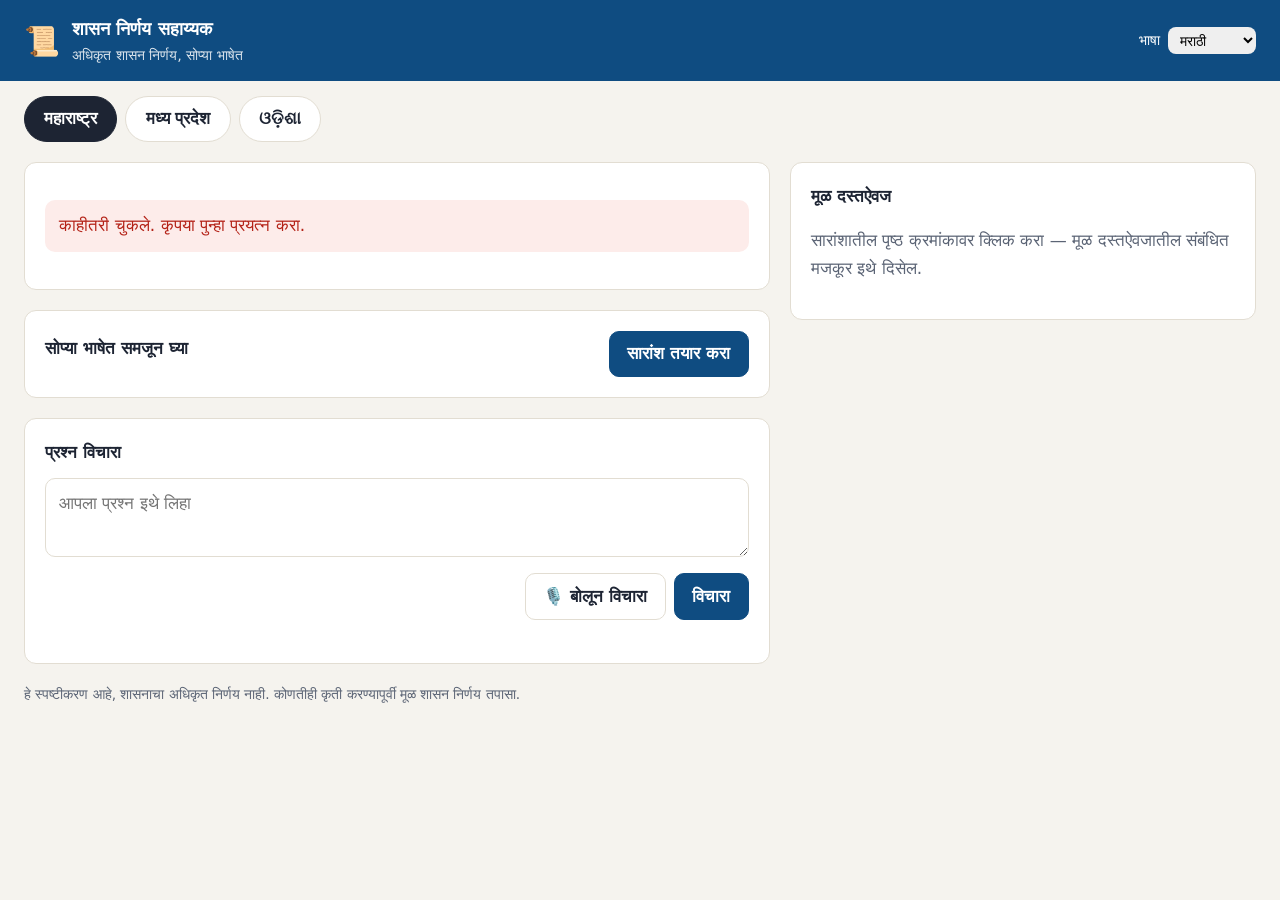
==== apps/web/index.html @ 22587223 "Build real-document pipeline, grounded summaries, speech, web UI and demo recorder Tested on one rec" ====
<!doctype html>
<html lang="mr">
<head>
  <meta charset="utf-8">
  <meta name="viewport" content="width=device-width, initial-scale=1">
  <title>शासन निर्णय सहाय्यक</title>
  <link rel="stylesheet" href="styles.css">
</head>
<body>
  <header class="topbar">
    <div class="brand">
      <span class="emblem" aria-hidden="true">📜</span>
      <div>
        <div class="brand-name" data-i18n="appName"></div>
        <div class="brand-tag" data-i18n="tagline"></div>
      </div>
    </div>
    <label class="lang">
      <span data-i18n="language"></span>
      <select id="language" data-testid="language">
        <option value="mr">मराठी</option>
        <option value="hi">हिंदी</option>
        <option value="or">ଓଡ଼ିଆ</option>
        <option value="en">English</option>
      </select>
    </label>
  </header>

  <nav class="states" role="tablist" aria-label="State">
    <button role="tab" data-state="MH" data-testid="state-MH">महाराष्ट्र</button>
    <button role="tab" data-state="MP" data-testid="state-MP">मध्य प्रदेश</button>
    <button role="tab" data-state="OD" data-testid="state-OD">ଓଡ଼ିଶା</button>
  </nav>

  <main class="layout">
    <section class="col-main">
      <article id="doc-card" class="card doc-card" data-testid="doc-card" aria-live="polite"></article>

      <section class="card">
        <div class="card-head">
          <h2 data-i18n="summaryTitle"></h2>
          <button id="btn-summary" class="btn primary" data-testid="btn-summary" data-i18n="summaryButton"></button>
        </div>
        <div id="summary" data-testid="summary" aria-live="polite"></div>
      </section>

      <section class="card">
        <h2 data-i18n="askTitle"></h2>
        <form id="ask-form" class="ask" autocomplete="off">
          <textarea id="question" data-testid="question" rows="2" maxlength="500"></textarea>
          <div class="ask-actions">
            <button type="button" id="btn-mic" class="btn" data-testid="btn-mic">
              <span aria-hidden="true">🎙️</span> <span data-i18n="speak"></span>
            </button>
            <button type="submit" id="btn-ask" class="btn primary" data-testid="btn-ask" data-i18n="ask"></button>
          </div>
          <p id="mic-status" class="hint" aria-live="polite"></p>
        </form>
        <div id="answer" data-testid="answer" aria-live="polite"></div>
      </section>
    </section>

    <aside class="col-side card" id="source-panel" data-testid="source-panel" aria-live="polite">
      <h2 data-i18n="sourceTitle"></h2>
      <div id="source-body" class="source-body"><p class="muted" data-i18n="sourceHint"></p></div>
    </aside>
  </main>

  <footer class="footer" data-i18n="disclaimer"></footer>
  <script src="app.js"></script>
</body>
</html>
---- apps/web/styles.css ----
:root {
  --bg: #f5f3ee;
  --surface: #ffffff;
  --ink: #1d2433;
  --muted: #5b6475;
  --line: #e2ddd2;
  --primary: #0f4c81;
  --primary-ink: #ffffff;
  --accent: #b5651d;
  --ok: #1e7a4f;
  --warn-bg: #fff4e0;
  --warn-ink: #8a4b00;
  --flag: #b42318;
  --radius: 12px;
  --font: "Noto Sans", "Noto Sans Devanagari", "Noto Sans Oriya", "Nirmala UI", "Kalinga", "Mangal", system-ui, sans-serif;
}

* { box-sizing: border-box; }
body { margin: 0; background: var(--bg); color: var(--ink); font: 17px/1.6 var(--font); }
h2 { font-size: 1.05rem; margin: 0 0 .75rem; }
a { color: var(--primary); }

.topbar {
  display: flex; justify-content: space-between; align-items: center; gap: 1rem;
  padding: .9rem 1.5rem; background: var(--primary); color: var(--primary-ink);
}
.brand { display: flex; gap: .75rem; align-items: center; }
.emblem { font-size: 1.8rem; }
.brand-name { font-weight: 700; font-size: 1.15rem; }
.brand-tag { opacity: .85; font-size: .9rem; }
.lang { display: flex; gap: .5rem; align-items: center; font-size: .9rem; }
.lang select { font: inherit; padding: .3rem .5rem; border-radius: 8px; border: 0; }

.states { display: flex; gap: .5rem; padding: .9rem 1.5rem 0; flex-wrap: wrap; }
.states button {
  font: inherit; font-weight: 600; padding: .55rem 1.2rem; border-radius: 999px;
  border: 1px solid var(--line); background: var(--surface); color: var(--ink); cursor: pointer;
}
.states button[aria-selected="true"] { background: var(--ink); color: #fff; border-color: var(--ink); }

.layout { display: grid; grid-template-columns: minmax(0, 1.6fr) minmax(0, 1fr); gap: 1.25rem; padding: 1.25rem 1.5rem; }
.col-main { display: flex; flex-direction: column; gap: 1.25rem; min-width: 0; }
.col-side { position: sticky; top: 1rem; align-self: start; max-height: calc(100vh - 2rem); overflow: auto; }
@media (max-width: 900px) { .layout { grid-template-columns: 1fr; } .col-side { position: static; max-height: none; } }

.card { background: var(--surface); border: 1px solid var(--line); border-radius: var(--radius); padding: 1.25rem; }
.card-head { display: flex; justify-content: space-between; align-items: center; gap: 1rem; }

.doc-card .kicker { color: var(--accent); font-weight: 700; font-size: .85rem; text-transform: uppercase; letter-spacing: .04em; }
.doc-card h1 { font-size: 1.25rem; line-height: 1.45; margin: .35rem 0 .6rem; }
.meta { display: flex; flex-wrap: wrap; gap: .4rem 1.25rem; color: var(--muted); font-size: .92rem; }
.badges { display: flex; flex-wrap: wrap; gap: .4rem; margin-top: .8rem; }
.badge { font-size: .8rem; padding: .2rem .6rem; border-radius: 999px; background: #eef2f7; color: var(--ink); }
.badge.warn { background: var(--warn-bg); color: var(--warn-ink); }
.badge.ok { background: #e6f4ec; color: var(--ok); }

.btn {
  font: inherit; font-weight: 600; padding: .55rem 1.1rem; border-radius: 10px; cursor: pointer;
  border: 1px solid var(--line); background: var(--surface); color: var(--ink);
}
.btn.primary { background: var(--primary); color: var(--primary-ink); border-color: var(--primary); }
.btn:disabled { opacity: .55; cursor: progress; }
.btn.recording { background: var(--flag); color: #fff; border-color: var(--flag); }

.section { padding: .8rem 0; border-top: 1px solid var(--line); }
.section:first-child { border-top: 0; }
.section h3 { font-size: .95rem; color: var(--primary); margin: 0 0 .35rem; }
.claim { margin: .25rem 0; }
.cite {
  display: inline-block; margin-left: .35rem; font-size: .75rem; font-weight: 700; padding: .05rem .45rem;
  border-radius: 6px; background: #e8eef6; color: var(--primary); border: 0; cursor: pointer; vertical-align: 1px;
}
.cite:hover, .cite:focus { background: var(--primary); color: #fff; }
.not-stated { color: var(--muted); font-size: .9rem; margin-top: .6rem; }
.note { background: var(--warn-bg); color: var(--warn-ink); border-radius: 10px; padding: .6rem .8rem; font-size: .92rem; margin-top: .75rem; }
.error { background: #fdecea; color: var(--flag); border-radius: 10px; padding: .75rem .9rem; }
.loading { color: var(--muted); }
.loading::after { content: " …"; }
.provenance { color: var(--muted); font-size: .8rem; margin-top: .75rem; }

.ask textarea { width: 100%; font: inherit; padding: .7rem .8rem; border-radius: 10px; border: 1px solid var(--line); resize: vertical; }
.ask-actions { display: flex; justify-content: flex-end; gap: .5rem; margin-top: .5rem; }
.hint { color: var(--muted); font-size: .88rem; min-height: 1.2em; margin: .4rem 0 0; }
.confirm { background: #eef2f7; border-radius: 10px; padding: .75rem; margin-top: .5rem; }

.listen { display: flex; flex-wrap: wrap; align-items: center; gap: .6rem; margin-top: .9rem; }
.synthetic-label {
  font-size: .78rem; font-weight: 700; padding: .2rem .6rem; border-radius: 6px; background: #ece6f9; color: #4b2a8a;
}
audio { height: 36px; }
.feedback { display: flex; gap: .4rem; margin-top: .8rem; flex-wrap: wrap; }
.feedback button { font: inherit; font-size: .82rem; padding: .25rem .65rem; border-radius: 999px; border: 1px solid var(--line); background: var(--surface); cursor: pointer; }

.source-body img { width: 100%; border: 1px solid var(--line); border-radius: 8px; margin-top: .6rem; }
.passage { white-space: pre-wrap; background: #faf8f3; border-left: 4px solid var(--accent); padding: .7rem .85rem; border-radius: 6px; font-size: .95rem; }
mark.unverified { background: none; color: var(--flag); text-decoration: underline dotted; text-underline-offset: 3px; }
.muted { color: var(--muted); }

.footer { color: var(--muted); font-size: .85rem; padding: 0 1.5rem 1.5rem; }
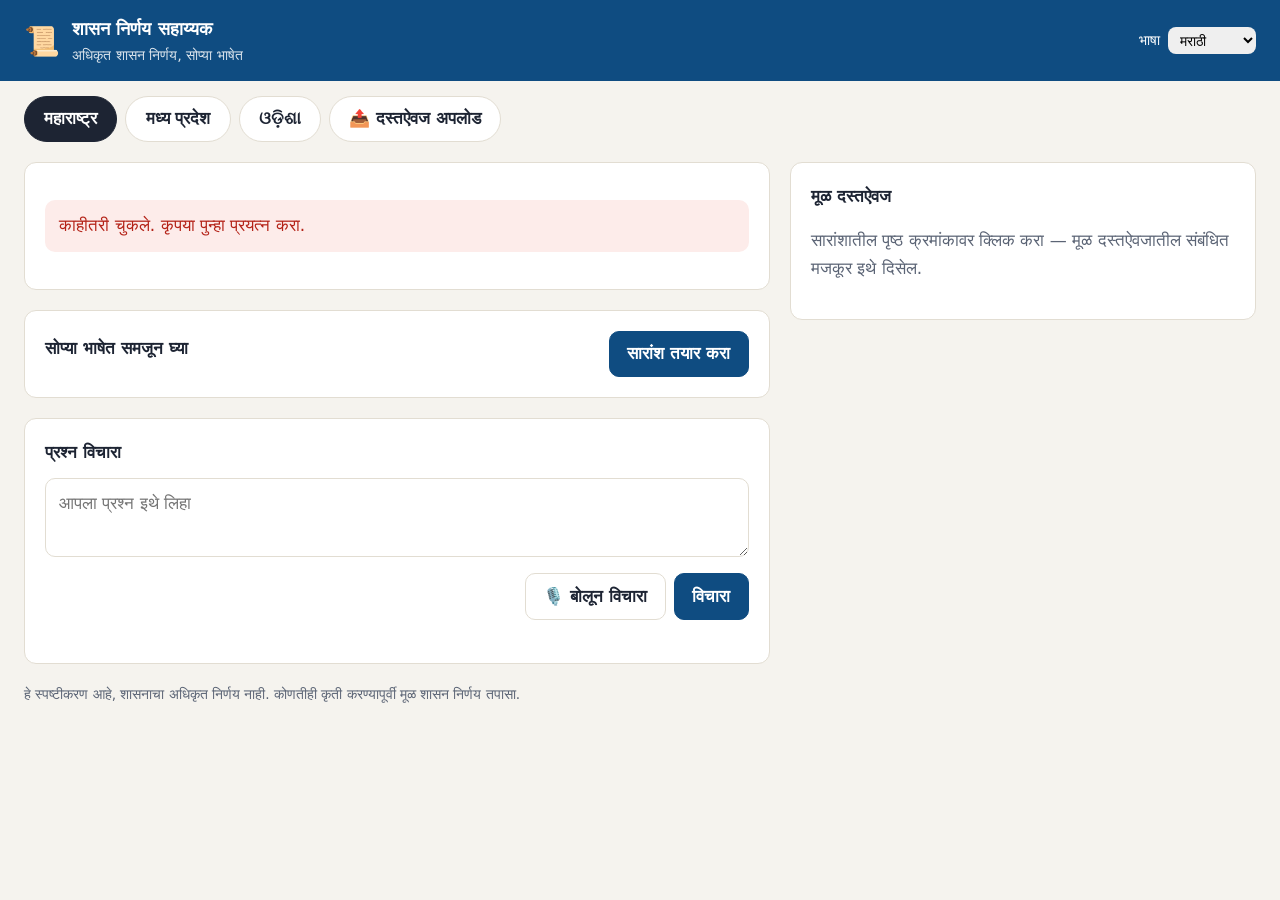
==== commit c44704ae: "Upload docs" ====
--- a/apps/web/index.html
+++ b/apps/web/index.html
@@ -30,10 +30,46 @@
     <button role="tab" data-state="MH" data-testid="state-MH">महाराष्ट्र</button>
     <button role="tab" data-state="MP" data-testid="state-MP">मध्य प्रदेश</button>
     <button role="tab" data-state="OD" data-testid="state-OD">ଓଡ଼ିଶା</button>
+    <button role="tab" data-state="UP" data-testid="state-UP" class="upload-tab">📤 <span data-i18n="uploadTab">Upload</span></button>
   </nav>
 
   <main class="layout">
     <section class="col-main">
+      <!-- Upload zone (visible when Upload tab is active) -->
+      <section id="upload-section" class="card upload-card" style="display: none;" data-testid="upload-section">
+        <h2 data-i18n="uploadTitle">Upload a Document</h2>
+        <p class="upload-hint" data-i18n="uploadHint">Drop any PDF, DOCX, TXT, RTF, ODT, or image file here — or click to browse.</p>
+        <div id="drop-zone" class="drop-zone" data-testid="drop-zone">
+          <div class="drop-icon">📄</div>
+          <p class="drop-text" data-i18n="dropText">Drag & drop your file here</p>
+          <p class="drop-or">— or —</p>
+          <label class="btn primary upload-btn">
+            <span data-i18n="browseFiles">Browse Files</span>
+            <input type="file" id="file-input" data-testid="file-input"
+                   accept=".pdf,.docx,.doc,.txt,.rtf,.odt,.jpg,.jpeg,.png,.tif,.tiff,.bmp,.webp"
+                   hidden>
+          </label>
+          <div class="format-badges">
+            <span class="format-badge">PDF</span>
+            <span class="format-badge">DOCX</span>
+            <span class="format-badge">DOC</span>
+            <span class="format-badge">TXT</span>
+            <span class="format-badge">RTF</span>
+            <span class="format-badge">ODT</span>
+            <span class="format-badge">JPG</span>
+            <span class="format-badge">PNG</span>
+            <span class="format-badge">TIFF</span>
+          </div>
+          <p class="size-hint">Max 50 MB</p>
+        </div>
+        <div id="upload-progress" class="upload-progress" style="display: none;" data-testid="upload-progress">
+          <div class="progress-bar"><div class="progress-fill" id="progress-fill"></div></div>
+          <p id="upload-status" class="upload-status"></p>
+        </div>
+        <div id="upload-result" data-testid="upload-result"></div>
+      </section>
+
+      <div id="doc-switcher" class="doc-selector-bar" style="display: none;" data-testid="doc-switcher"></div>
       <article id="doc-card" class="card doc-card" data-testid="doc-card" aria-live="polite"></article>
 
       <section class="card">
--- a/apps/web/styles.css
+++ b/apps/web/styles.css
@@ -97,3 +97,80 @@
 .muted { color: var(--muted); }
 
 .footer { color: var(--muted); font-size: .85rem; padding: 0 1.5rem 1.5rem; }
+
+/* -- Upload zone --------------------------------------------------------- */
+.upload-tab { position: relative; }
+.upload-tab::before { content: ""; }
+
+.upload-card h2 { margin-bottom: .25rem; }
+.upload-hint { color: var(--muted); font-size: .92rem; margin: 0 0 1rem; }
+
+.drop-zone {
+  display: flex; flex-direction: column; align-items: center; justify-content: center;
+  padding: 2.5rem 1.5rem; border: 2.5px dashed var(--line); border-radius: var(--radius);
+  background: #faf8f3; transition: all .25s ease; cursor: pointer; text-align: center;
+}
+.drop-zone:hover, .drop-zone.drag-over {
+  border-color: var(--primary); background: #eef4fb;
+}
+.drop-zone.drag-over { transform: scale(1.01); box-shadow: 0 4px 20px rgba(15,76,129,.12); }
+.drop-icon { font-size: 3rem; margin-bottom: .5rem; opacity: .75; transition: transform .3s; }
+.drop-zone:hover .drop-icon, .drop-zone.drag-over .drop-icon { transform: scale(1.1) translateY(-3px); }
+.drop-text { font-weight: 600; font-size: 1.05rem; margin: 0 0 .35rem; color: var(--ink); }
+.drop-or { color: var(--muted); font-size: .88rem; margin: .25rem 0 .75rem; }
+
+.upload-btn {
+  display: inline-flex; align-items: center; gap: .4rem; cursor: pointer;
+}
+
+.format-badges { display: flex; flex-wrap: wrap; gap: .4rem; margin-top: 1rem; justify-content: center; }
+.format-badge {
+  font-size: .72rem; font-weight: 700; padding: .2rem .55rem; border-radius: 6px;
+  background: #eef2f7; color: var(--muted); letter-spacing: .03em; text-transform: uppercase;
+}
+.size-hint { color: var(--muted); font-size: .82rem; margin-top: .6rem; }
+
+.upload-progress { padding: .75rem 0; }
+.progress-bar {
+  width: 100%; height: 8px; background: #eef2f7; border-radius: 999px; overflow: hidden;
+}
+.progress-fill {
+  height: 100%; background: linear-gradient(90deg, var(--primary), #2986cc); border-radius: 999px;
+  width: 0%; transition: width .4s ease; animation: progress-pulse 1.5s ease-in-out infinite;
+}
+@keyframes progress-pulse { 50% { opacity: .7; } }
+.upload-status { color: var(--muted); font-size: .88rem; margin: .5rem 0 0; }
+
+.upload-result-box {
+  margin-top: 1rem; padding: 1rem; background: #e6f4ec; border-radius: var(--radius);
+  border: 1px solid #b5dfc6;
+}
+.upload-result-box h3 { color: var(--ok); margin: 0 0 .5rem; font-size: 1rem; }
+.upload-result-box .meta-grid {
+  display: grid; grid-template-columns: auto 1fr; gap: .25rem .75rem; font-size: .9rem;
+}
+.upload-result-box .label { color: var(--muted); font-weight: 600; }
+.upload-result-box .btn { margin-top: .75rem; }
+
+.upload-error-box {
+  margin-top: 1rem; padding: 1rem; background: #fdecea; border-radius: var(--radius);
+  border: 1px solid #f5c6c2; color: var(--flag); font-size: .92rem;
+}
+
+/* -- Document selector ---------------------------------------------------- */
+.doc-selector-bar {
+  display: flex; align-items: center; gap: .75rem; margin-bottom: 1rem;
+  padding: .75rem 1rem; background: #faf8f3; border-radius: var(--radius);
+  border: 1px solid var(--line);
+}
+.doc-selector-bar label {
+  font-weight: 600; font-size: .88rem; color: var(--muted); white-space: nowrap;
+}
+.doc-selector-bar select {
+  flex: 1; min-width: 0; padding: .45rem .75rem; border-radius: 6px;
+  border: 1px solid var(--line); background: #fff; font-family: inherit;
+  font-size: .92rem; font-weight: 500; cursor: pointer; color: var(--ink);
+}
+.doc-selector-bar select:focus {
+  outline: none; border-color: var(--primary); box-shadow: 0 0 0 2px rgba(15,76,129,.15);
+}
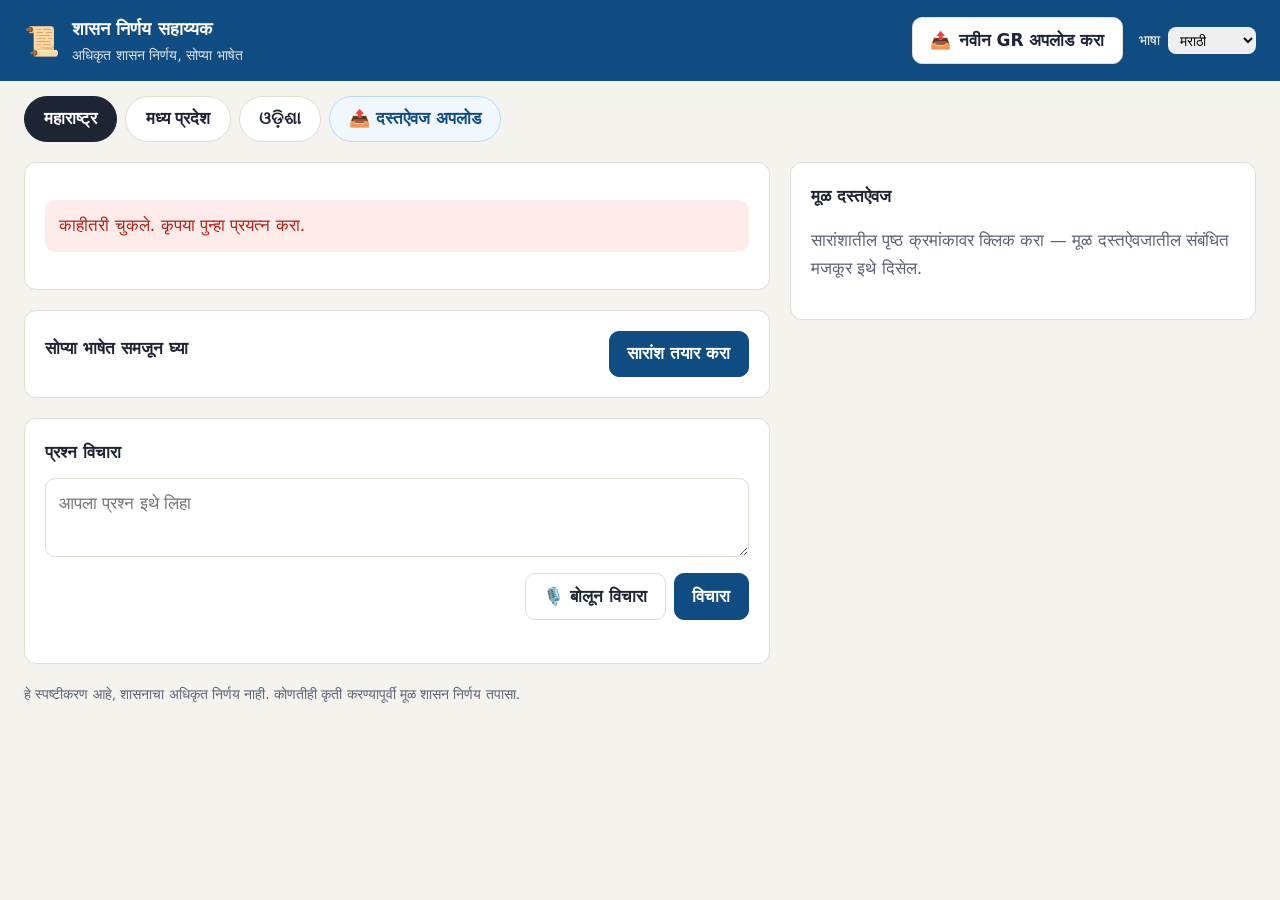
==== commit a63db8b0: "Fixed issues" ====
--- a/apps/web/index.html
+++ b/apps/web/index.html
@@ -15,22 +15,27 @@
         <div class="brand-tag" data-i18n="tagline"></div>
       </div>
     </div>
-    <label class="lang">
-      <span data-i18n="language"></span>
-      <select id="language" data-testid="language">
-        <option value="mr">मराठी</option>
-        <option value="hi">हिंदी</option>
-        <option value="or">ଓଡ଼ିଆ</option>
-        <option value="en">English</option>
-      </select>
-    </label>
+    <div class="topbar-actions">
+      <button type="button" id="btn-top-upload" class="btn upload-quick-btn" data-testid="btn-top-upload">
+        <span aria-hidden="true">📤</span> <span data-i18n="uploadQuickBtn">नवीन GR अपलोड करा</span>
+      </button>
+      <label class="lang">
+        <span data-i18n="language"></span>
+        <select id="language" data-testid="language">
+          <option value="mr">मराठी</option>
+          <option value="hi">हिंदी</option>
+          <option value="or">ଓଡ଼ିଆ</option>
+          <option value="en">English</option>
+        </select>
+      </label>
+    </div>
   </header>
 
   <nav class="states" role="tablist" aria-label="State">
     <button role="tab" data-state="MH" data-testid="state-MH">महाराष्ट्र</button>
     <button role="tab" data-state="MP" data-testid="state-MP">मध्य प्रदेश</button>
     <button role="tab" data-state="OD" data-testid="state-OD">ଓଡ଼ିଶା</button>
-    <button role="tab" data-state="UP" data-testid="state-UP" class="upload-tab">📤 <span data-i18n="uploadTab">Upload</span></button>
+    <button role="tab" data-state="UP" data-testid="state-UP" class="upload-tab">📤 <span data-i18n="uploadTab">दस्तऐवज अपलोड</span></button>
   </nav>
 
   <main class="layout">
--- a/apps/web/styles.css
+++ b/apps/web/styles.css
@@ -28,6 +28,16 @@
 .emblem { font-size: 1.8rem; }
 .brand-name { font-weight: 700; font-size: 1.15rem; }
 .brand-tag { opacity: .85; font-size: .9rem; }
+.topbar-actions { display: flex; gap: 1rem; align-items: center; }
+.upload-quick-btn {
+  background: rgba(255, 255, 255, 0.16); color: #fff; border: 1.5px solid rgba(255, 255, 255, 0.45);
+  padding: .38rem .85rem; border-radius: 8px; font-size: .9rem; font-weight: 600;
+  cursor: pointer; display: inline-flex; align-items: center; gap: .45rem;
+  transition: all .2s ease;
+}
+.upload-quick-btn:hover {
+  background: rgba(255, 255, 255, 0.3); border-color: #fff; transform: translateY(-1px);
+}
 .lang { display: flex; gap: .5rem; align-items: center; font-size: .9rem; }
 .lang select { font: inherit; padding: .3rem .5rem; border-radius: 8px; border: 0; }
 
@@ -35,8 +45,15 @@
 .states button {
   font: inherit; font-weight: 600; padding: .55rem 1.2rem; border-radius: 999px;
   border: 1px solid var(--line); background: var(--surface); color: var(--ink); cursor: pointer;
+  transition: all .15s ease;
 }
 .states button[aria-selected="true"] { background: var(--ink); color: #fff; border-color: var(--ink); }
+.states button.upload-tab {
+  background: #f0f7ff; border-color: #bcd7ff; color: var(--primary);
+}
+.states button.upload-tab[aria-selected="true"] {
+  background: var(--primary); color: #fff; border-color: var(--primary);
+}
 
 .layout { display: grid; grid-template-columns: minmax(0, 1.6fr) minmax(0, 1fr); gap: 1.25rem; padding: 1.25rem 1.5rem; }
 .col-main { display: flex; flex-direction: column; gap: 1.25rem; min-width: 0; }
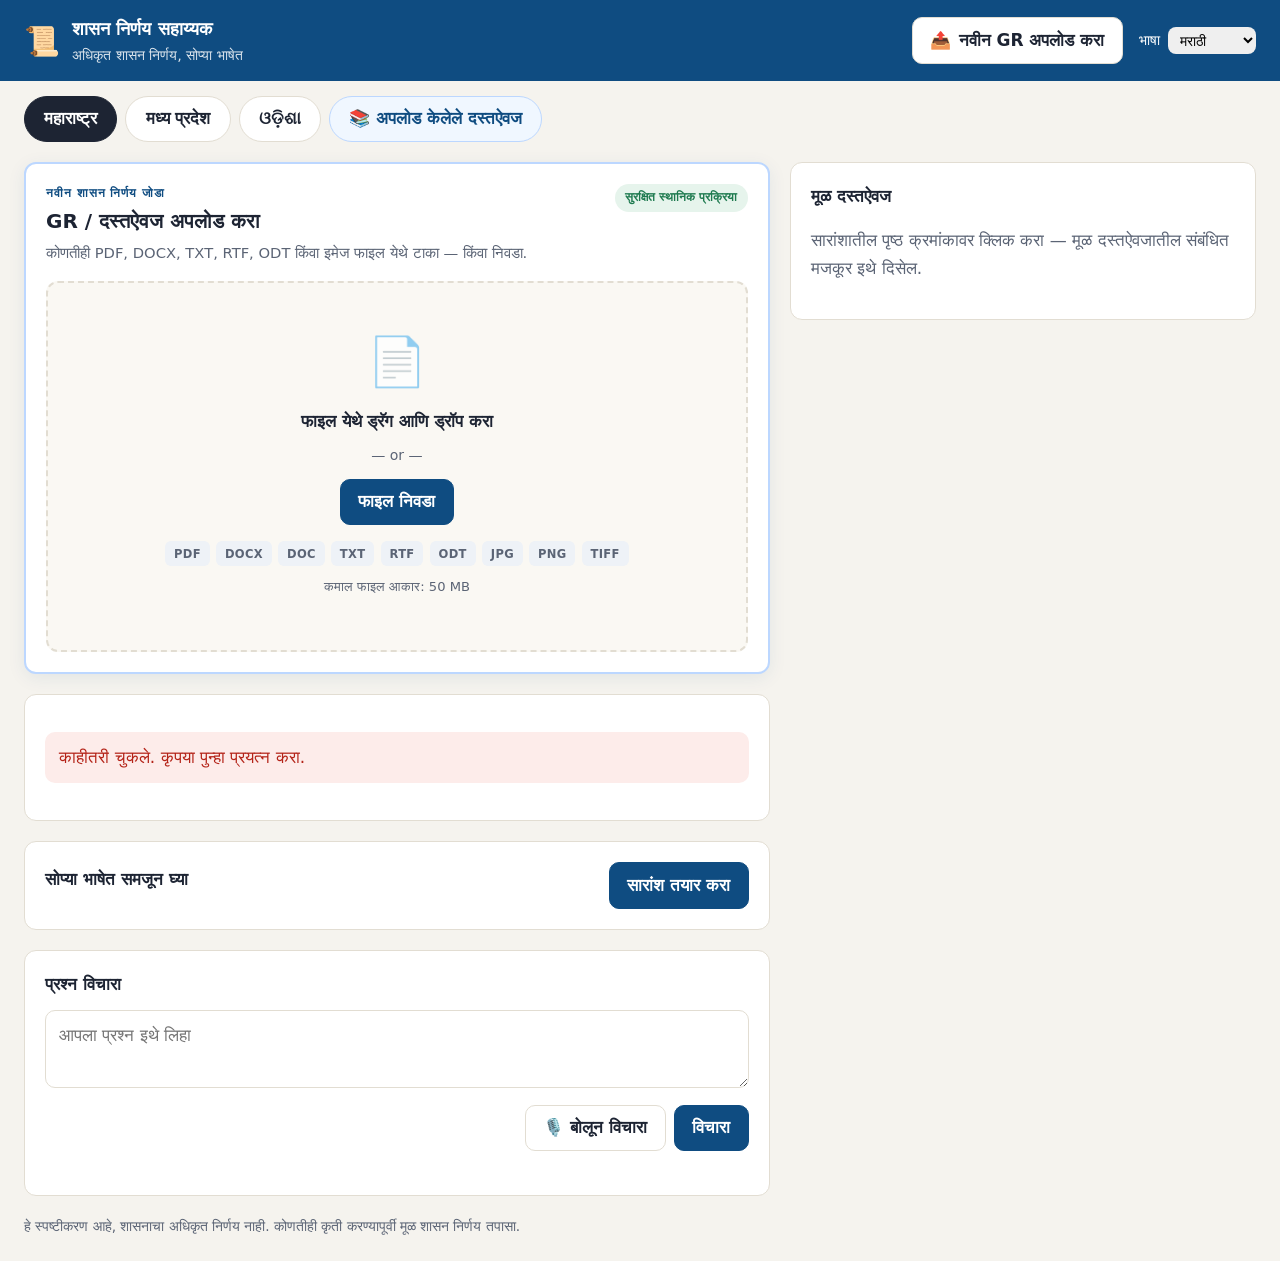
==== commit efa1f8f5: "Fixed ui" ====
--- a/apps/web/index.html
+++ b/apps/web/index.html
@@ -4,7 +4,7 @@
   <meta charset="utf-8">
   <meta name="viewport" content="width=device-width, initial-scale=1">
   <title>शासन निर्णय सहाय्यक</title>
-  <link rel="stylesheet" href="styles.css">
+  <link rel="stylesheet" href="styles.css?v=20261019-upload">
 </head>
 <body>
   <header class="topbar">
@@ -35,15 +35,21 @@
     <button role="tab" data-state="MH" data-testid="state-MH">महाराष्ट्र</button>
     <button role="tab" data-state="MP" data-testid="state-MP">मध्य प्रदेश</button>
     <button role="tab" data-state="OD" data-testid="state-OD">ଓଡ଼ିଶା</button>
-    <button role="tab" data-state="UP" data-testid="state-UP" class="upload-tab">📤 <span data-i18n="uploadTab">दस्तऐवज अपलोड</span></button>
+    <button role="tab" data-state="UP" data-testid="state-UP" class="upload-tab">📚 <span data-i18n="uploadsTab">अपलोड केलेले दस्तऐवज</span></button>
   </nav>
 
   <main class="layout">
     <section class="col-main">
-      <!-- Upload zone (visible when Upload tab is active) -->
-      <section id="upload-section" class="card upload-card" style="display: none;" data-testid="upload-section">
-        <h2 data-i18n="uploadTitle">Upload a Document</h2>
-        <p class="upload-hint" data-i18n="uploadHint">Drop any PDF, DOCX, TXT, RTF, ODT, or image file here — or click to browse.</p>
+      <!-- Upload remains visible while an operator reviews an existing document. -->
+      <section id="upload-section" class="card upload-card" data-testid="upload-section" aria-labelledby="upload-title">
+        <div class="upload-heading">
+          <div>
+            <p class="upload-kicker" data-i18n="uploadKicker">ADD A GOVERNMENT RESOLUTION</p>
+            <h2 id="upload-title" data-i18n="uploadTitle">Upload a GR / Document</h2>
+            <p class="upload-hint" data-i18n="uploadHint">Upload a GR to make it available for summaries, questions and voice playback.</p>
+          </div>
+          <span class="upload-ready" data-i18n="uploadReady">Secure local processing</span>
+        </div>
         <div id="drop-zone" class="drop-zone" data-testid="drop-zone">
           <div class="drop-icon">📄</div>
           <p class="drop-text" data-i18n="dropText">Drag & drop your file here</p>
@@ -65,7 +71,7 @@
             <span class="format-badge">PNG</span>
             <span class="format-badge">TIFF</span>
           </div>
-          <p class="size-hint">Max 50 MB</p>
+          <p class="size-hint" data-i18n="uploadLimit">Maximum file size: 50 MB</p>
         </div>
         <div id="upload-progress" class="upload-progress" style="display: none;" data-testid="upload-progress">
           <div class="progress-bar"><div class="progress-fill" id="progress-fill"></div></div>
@@ -108,6 +114,6 @@
   </main>
 
   <footer class="footer" data-i18n="disclaimer"></footer>
-  <script src="app.js"></script>
+  <script src="app.js?v=20261019-upload"></script>
 </body>
 </html>
--- a/apps/web/styles.css
+++ b/apps/web/styles.css
@@ -119,7 +119,20 @@
 .upload-tab { position: relative; }
 .upload-tab::before { content: ""; }
 
-.upload-card h2 { margin-bottom: .25rem; }
+.upload-card {
+  border: 2px solid #bcd7ff;
+  box-shadow: 0 4px 18px rgba(15, 76, 129, .08);
+}
+.upload-heading { display: flex; justify-content: space-between; align-items: flex-start; gap: 1rem; }
+.upload-card h2 { margin-bottom: .25rem; font-size: 1.25rem; }
+.upload-kicker {
+  margin: 0 0 .15rem; color: var(--primary); font-size: .72rem; font-weight: 800;
+  letter-spacing: .08em;
+}
+.upload-ready {
+  flex: 0 0 auto; padding: .25rem .65rem; border-radius: 999px; background: #e6f4ec;
+  color: var(--ok); font-size: .76rem; font-weight: 700;
+}
 .upload-hint { color: var(--muted); font-size: .92rem; margin: 0 0 1rem; }
 
 .drop-zone {
@@ -130,6 +143,7 @@
 .drop-zone:hover, .drop-zone.drag-over {
   border-color: var(--primary); background: #eef4fb;
 }
+.drop-zone:focus-visible { outline: 3px solid rgba(15,76,129,.28); outline-offset: 3px; }
 .drop-zone.drag-over { transform: scale(1.01); box-shadow: 0 4px 20px rgba(15,76,129,.12); }
 .drop-icon { font-size: 3rem; margin-bottom: .5rem; opacity: .75; transition: transform .3s; }
 .drop-zone:hover .drop-icon, .drop-zone.drag-over .drop-icon { transform: scale(1.1) translateY(-3px); }
@@ -191,3 +205,16 @@
 .doc-selector-bar select:focus {
   outline: none; border-color: var(--primary); box-shadow: 0 0 0 2px rgba(15,76,129,.15);
 }
+
+@media (max-width: 680px) {
+  .topbar { align-items: flex-start; padding: .75rem 1rem; }
+  .brand-tag { display: none; }
+  .topbar-actions { flex-direction: column-reverse; align-items: flex-end; gap: .45rem; }
+  .upload-quick-btn { font-size: .82rem; padding: .35rem .65rem; }
+  .states { padding: .75rem 1rem 0; overflow-x: auto; flex-wrap: nowrap; }
+  .states button { white-space: nowrap; }
+  .layout { padding: 1rem; }
+  .upload-heading { display: block; }
+  .upload-ready { display: inline-block; margin: .25rem 0 .75rem; }
+  .drop-zone { padding: 1.5rem .75rem; }
+}
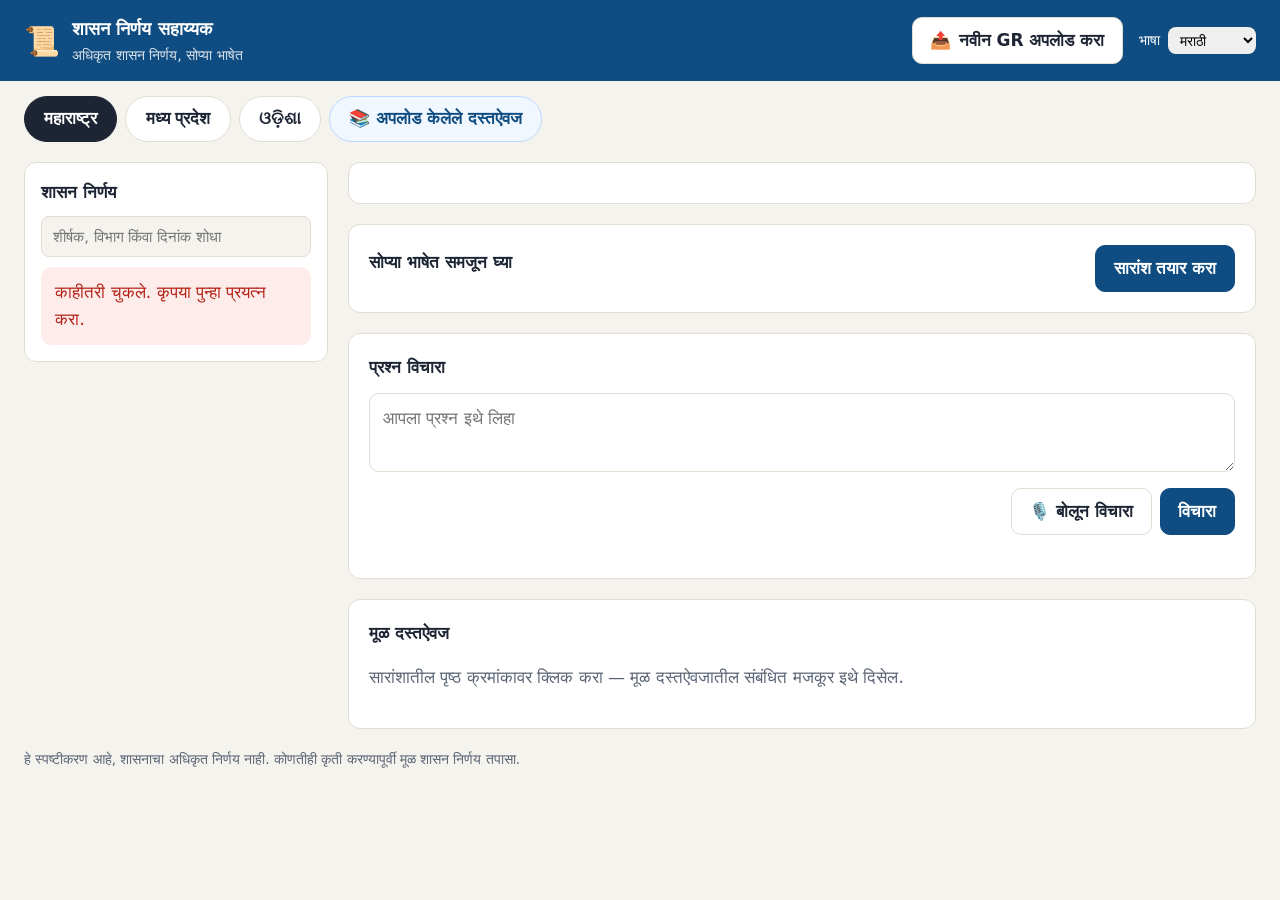
==== commit 2394cd0c: "Improvements" ====
--- a/apps/web/index.html
+++ b/apps/web/index.html
@@ -4,7 +4,7 @@
   <meta charset="utf-8">
   <meta name="viewport" content="width=device-width, initial-scale=1">
   <title>शासन निर्णय सहाय्यक</title>
-  <link rel="stylesheet" href="styles.css?v=20261019-upload">
+  <link rel="stylesheet" href="styles.css?v=20261021-grlist">
 </head>
 <body>
   <header class="topbar">
@@ -39,8 +39,53 @@
   </nav>
 
   <main class="layout">
+    <aside class="col-list card" id="gr-list-panel" data-testid="gr-list-panel" aria-labelledby="gr-list-title">
+      <div class="list-head">
+        <h2 id="gr-list-title" data-i18n="grListTitle"></h2>
+        <span id="gr-count" class="count" data-testid="gr-count"></span>
+      </div>
+      <input id="gr-search" class="gr-search" type="search" data-testid="gr-search" autocomplete="off">
+      <button type="button" id="btn-list-upload" class="btn upload-inline" data-testid="btn-list-upload" hidden>
+        <span aria-hidden="true">📤</span> <span data-i18n="uploadQuickBtn"></span>
+      </button>
+      <ul id="gr-list" class="gr-list" data-testid="gr-list" role="listbox" aria-labelledby="gr-list-title"></ul>
+    </aside>
+
     <section class="col-main">
-      <!-- Upload remains visible while an operator reviews an existing document. -->
+      <article id="doc-card" class="card doc-card" data-testid="doc-card" aria-live="polite"></article>
+
+      <section class="card">
+        <div class="card-head">
+          <h2 data-i18n="summaryTitle"></h2>
+          <button id="btn-summary" class="btn primary" data-testid="btn-summary" data-i18n="summaryButton"></button>
+        </div>
+        <div id="summary" data-testid="summary" aria-live="polite"></div>
+      </section>
+
+      <section class="card">
+        <h2 data-i18n="askTitle"></h2>
+        <form id="ask-form" class="ask" autocomplete="off">
+          <textarea id="question" data-testid="question" rows="2" maxlength="500"></textarea>
+          <div class="ask-actions">
+            <button type="button" id="btn-mic" class="btn" data-testid="btn-mic">
+              <span aria-hidden="true">🎙️</span> <span data-i18n="speak"></span>
+            </button>
+            <button type="submit" id="btn-ask" class="btn primary" data-testid="btn-ask" data-i18n="ask"></button>
+          </div>
+          <p id="mic-status" class="hint" aria-live="polite"></p>
+        </form>
+        <div id="answer" data-testid="answer" aria-live="polite"></div>
+      </section>
+    </section>
+
+    <aside class="col-side card" id="source-panel" data-testid="source-panel" aria-live="polite">
+      <h2 data-i18n="sourceTitle"></h2>
+      <div id="source-body" class="source-body"><p class="muted" data-i18n="sourceHint"></p></div>
+    </aside>
+  </main>
+
+  <dialog id="upload-dialog" class="upload-dialog" data-testid="upload-dialog" aria-labelledby="upload-title">
+    <button type="button" class="dialog-close" id="upload-close" data-testid="upload-close" aria-label="Close">✕</button>
       <section id="upload-section" class="card upload-card" data-testid="upload-section" aria-labelledby="upload-title">
         <div class="upload-heading">
           <div>
@@ -79,41 +124,9 @@
         </div>
         <div id="upload-result" data-testid="upload-result"></div>
       </section>
-
-      <div id="doc-switcher" class="doc-selector-bar" style="display: none;" data-testid="doc-switcher"></div>
-      <article id="doc-card" class="card doc-card" data-testid="doc-card" aria-live="polite"></article>
-
-      <section class="card">
-        <div class="card-head">
-          <h2 data-i18n="summaryTitle"></h2>
-          <button id="btn-summary" class="btn primary" data-testid="btn-summary" data-i18n="summaryButton"></button>
-        </div>
-        <div id="summary" data-testid="summary" aria-live="polite"></div>
-      </section>
-
-      <section class="card">
-        <h2 data-i18n="askTitle"></h2>
-        <form id="ask-form" class="ask" autocomplete="off">
-          <textarea id="question" data-testid="question" rows="2" maxlength="500"></textarea>
-          <div class="ask-actions">
-            <button type="button" id="btn-mic" class="btn" data-testid="btn-mic">
-              <span aria-hidden="true">🎙️</span> <span data-i18n="speak"></span>
-            </button>
-            <button type="submit" id="btn-ask" class="btn primary" data-testid="btn-ask" data-i18n="ask"></button>
-          </div>
-          <p id="mic-status" class="hint" aria-live="polite"></p>
-        </form>
-        <div id="answer" data-testid="answer" aria-live="polite"></div>
-      </section>
-    </section>
-
-    <aside class="col-side card" id="source-panel" data-testid="source-panel" aria-live="polite">
-      <h2 data-i18n="sourceTitle"></h2>
-      <div id="source-body" class="source-body"><p class="muted" data-i18n="sourceHint"></p></div>
-    </aside>
-  </main>
+  </dialog>
 
   <footer class="footer" data-i18n="disclaimer"></footer>
-  <script src="app.js?v=20261019-upload"></script>
+  <script src="app.js?v=20261021-grlist"></script>
 </body>
 </html>
--- a/apps/web/styles.css
+++ b/apps/web/styles.css
@@ -55,10 +55,18 @@
   background: var(--primary); color: #fff; border-color: var(--primary);
 }
 
-.layout { display: grid; grid-template-columns: minmax(0, 1.6fr) minmax(0, 1fr); gap: 1.25rem; padding: 1.25rem 1.5rem; }
+.layout {
+  display: grid; grid-template-columns: minmax(250px, 22rem) minmax(0, 1.6fr) minmax(0, 1fr);
+  gap: 1.25rem; padding: 1.25rem 1.5rem; align-items: start;
+}
 .col-main { display: flex; flex-direction: column; gap: 1.25rem; min-width: 0; }
 .col-side { position: sticky; top: 1rem; align-self: start; max-height: calc(100vh - 2rem); overflow: auto; }
-@media (max-width: 900px) { .layout { grid-template-columns: 1fr; } .col-side { position: static; max-height: none; } }
+@media (max-width: 1280px) { .layout { grid-template-columns: minmax(240px, 19rem) minmax(0, 1fr); } .col-side { grid-column: 2; position: static; max-height: none; } }
+@media (max-width: 900px) {
+  .layout { grid-template-columns: 1fr; padding: 1rem; }
+  .col-side, .col-list { grid-column: auto; position: static; max-height: none; }
+  .col-list .gr-list { max-height: 45vh; }
+}
 
 .card { background: var(--surface); border: 1px solid var(--line); border-radius: var(--radius); padding: 1.25rem; }
 .card-head { display: flex; justify-content: space-between; align-items: center; gap: 1rem; }
@@ -218,3 +226,42 @@
   .upload-ready { display: inline-block; margin: .25rem 0 .75rem; }
   .drop-zone { padding: 1.5rem .75rem; }
 }
+
+/* -- GR list ---------------------------------------------------------------- */
+.col-list { position: sticky; top: 1rem; display: flex; flex-direction: column; gap: .6rem;
+  max-height: calc(100vh - 2rem); padding: 1rem; }
+.list-head { display: flex; justify-content: space-between; align-items: baseline; gap: .5rem; }
+.list-head h2 { margin: 0; }
+.count { font-size: .8rem; color: var(--muted); white-space: nowrap; }
+.gr-search { font: inherit; font-size: .92rem; padding: .5rem .7rem; border: 1px solid var(--line);
+  border-radius: 8px; width: 100%; background: var(--bg); }
+.gr-search:focus { outline: 2px solid var(--primary); outline-offset: 1px; background: var(--surface); }
+.gr-list { list-style: none; margin: 0; padding: 0; overflow-y: auto; flex: 1; min-height: 0;
+  display: flex; flex-direction: column; gap: .35rem; overscroll-behavior: contain; }
+.gr-item { padding: .6rem .7rem; border-radius: 10px; border: 1px solid transparent; cursor: pointer;
+  transition: background .12s ease, border-color .12s ease; }
+.gr-item:hover { background: var(--bg); border-color: var(--line); }
+.gr-item:focus-visible { outline: 2px solid var(--primary); outline-offset: 1px; }
+.gr-item.active { background: #eaf2fb; border-color: #b9d3ee; box-shadow: inset 3px 0 0 var(--primary); }
+.gr-date { font-size: .76rem; color: var(--muted); display: flex; gap: .4rem; align-items: center; }
+.gr-title { font-size: .9rem; font-weight: 600; line-height: 1.35; margin: .1rem 0;
+  display: -webkit-box; -webkit-line-clamp: 3; -webkit-box-orient: vertical; overflow: hidden; }
+.gr-dept { font-size: .76rem; color: var(--muted); white-space: nowrap; overflow: hidden; text-overflow: ellipsis; }
+.tag { font-size: .65rem; font-weight: 700; letter-spacing: .03em; padding: 0 .35rem; border-radius: 4px;
+  background: var(--warn-bg); color: var(--warn-ink); }
+.gr-list .empty { padding: 1rem .5rem; font-size: .9rem; }
+.btn.more, .upload-inline { width: 100%; justify-content: center; }
+
+/* -- upload dialog ------------------------------------------------------------ */
+.upload-dialog { border: 0; padding: 0; border-radius: var(--radius); width: min(640px, calc(100vw - 2rem));
+  background: transparent; }
+.upload-dialog::backdrop { background: rgba(20, 28, 45, .45); }
+.upload-dialog .upload-card { margin: 0; }
+.dialog-close { position: absolute; top: .6rem; right: .7rem; border: 0; background: transparent;
+  font-size: 1.1rem; cursor: pointer; color: var(--muted); z-index: 1; padding: .3rem .5rem; border-radius: 6px; }
+.dialog-close:hover { background: var(--bg); color: var(--ink); }
+.upload-dialog .upload-heading { padding-right: 2.25rem; }
+@media (max-width: 680px) {
+  .states { flex-wrap: nowrap; overflow-x: auto; padding: .75rem 1rem 0; scrollbar-width: none; }
+  .states button { flex: 0 0 auto; padding: .5rem 1rem; }
+}
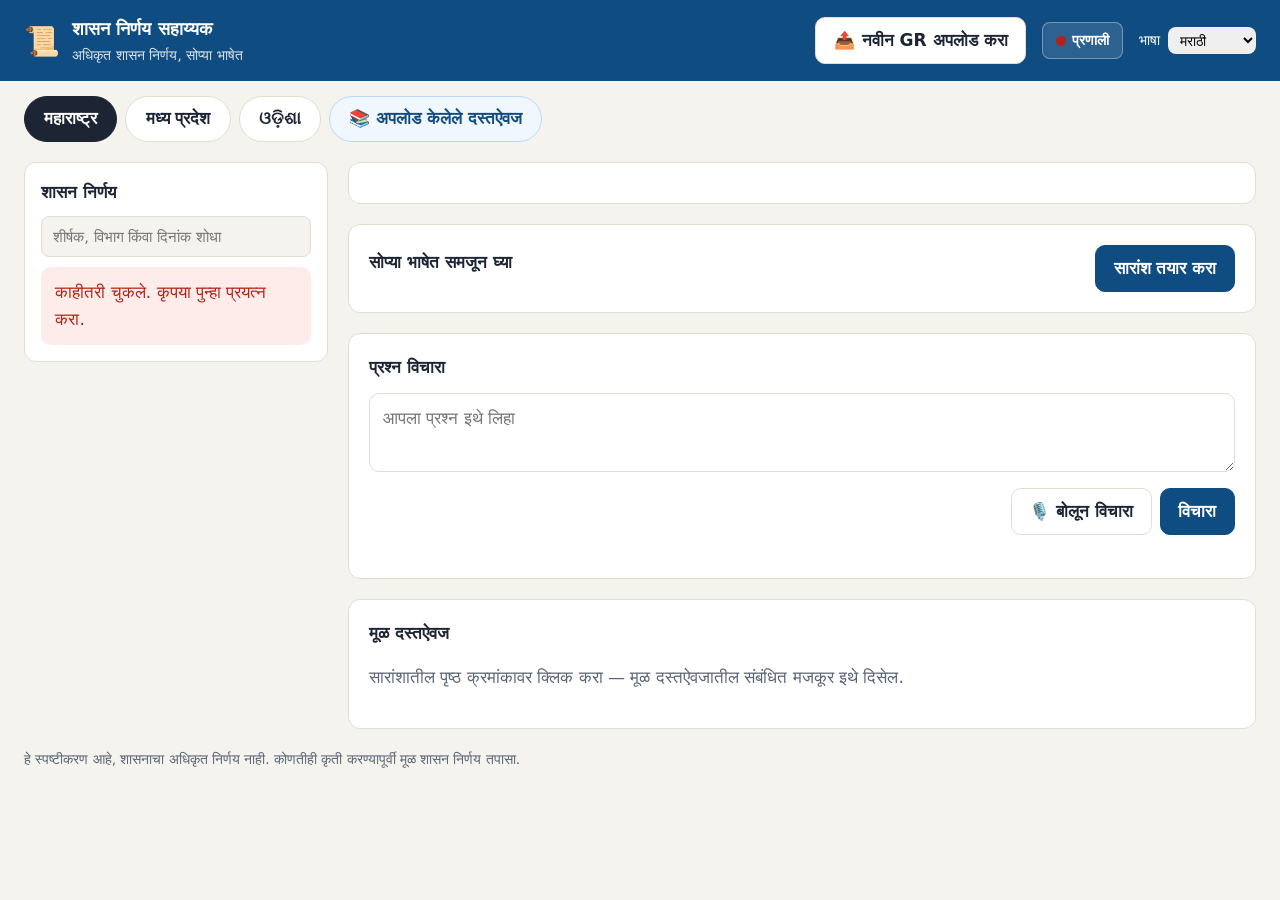
==== commit b53c9cbc: "Latency changes" ====
--- a/apps/web/index.html
+++ b/apps/web/index.html
@@ -4,7 +4,8 @@
   <meta charset="utf-8">
   <meta name="viewport" content="width=device-width, initial-scale=1">
   <title>शासन निर्णय सहाय्यक</title>
-  <link rel="stylesheet" href="styles.css?v=20261021-grlist">
+  <link rel="icon" href="data:image/svg+xml,%3Csvg xmlns=%22http://www.w3.org/2000/svg%22 viewBox=%220 0 100 100%22%3E%3Ctext y=%22.9em%22 font-size=%2290%22%3E%F0%9F%93%9C%3C/text%3E%3C/svg%3E">
+  <link rel="stylesheet" href="styles.css?v=20261023-system">
 </head>
 <body>
   <header class="topbar">
@@ -18,6 +19,9 @@
     <div class="topbar-actions">
       <button type="button" id="btn-top-upload" class="btn upload-quick-btn" data-testid="btn-top-upload">
         <span aria-hidden="true">📤</span> <span data-i18n="uploadQuickBtn">नवीन GR अपलोड करा</span>
+      </button>
+      <button type="button" id="btn-system" class="btn system-btn" data-testid="btn-system" aria-haspopup="dialog">
+        <span id="system-dot" class="dot dot-unknown" aria-hidden="true"></span> <span data-i18n="systemBtn">System</span>
       </button>
       <label class="lang">
         <span data-i18n="language"></span>
@@ -126,7 +130,35 @@
       </section>
   </dialog>
 
+  <dialog id="system-dialog" class="system-dialog" data-testid="system-dialog" aria-labelledby="system-title">
+    <button type="button" class="dialog-close" id="system-close" aria-label="Close">✕</button>
+    <div class="card system-card">
+      <h2 id="system-title" data-i18n="systemTitle">System status</h2>
+      <section>
+        <h3 data-i18n="servicesTitle">Model services</h3>
+        <div id="sys-services" class="sys-grid" data-testid="sys-services"></div>
+      </section>
+      <section>
+        <h3 data-i18n="corpusTitle">Documents</h3>
+        <div id="sys-corpus" class="sys-corpus" data-testid="sys-corpus"></div>
+      </section>
+      <section>
+        <div class="sys-head">
+          <h3 data-i18n="workflowTitle">Ingestion workflow</h3>
+          <div class="sys-actions">
+            <button type="button" class="btn" data-run="warm" data-testid="run-warm" data-i18n="runWarm">Index + summarise</button>
+            <button type="button" class="btn primary" data-run="full" data-testid="run-full" data-i18n="runFull">Crawl now</button>
+          </div>
+        </div>
+        <p id="sys-run-msg" class="hint" aria-live="polite"></p>
+        <div id="sys-dag" class="dag" data-testid="sys-dag"></div>
+        <h3 data-i18n="historyTitle">Recent runs</h3>
+        <ul id="sys-history" class="sys-history" data-testid="sys-history"></ul>
+      </section>
+    </div>
+  </dialog>
+
   <footer class="footer" data-i18n="disclaimer"></footer>
-  <script src="app.js?v=20261021-grlist"></script>
+  <script src="app.js?v=20261023-system"></script>
 </body>
 </html>
--- a/apps/web/styles.css
+++ b/apps/web/styles.css
@@ -265,3 +265,44 @@
   .states { flex-wrap: nowrap; overflow-x: auto; padding: .75rem 1rem 0; scrollbar-width: none; }
   .states button { flex: 0 0 auto; padding: .5rem 1rem; }
 }
+
+/* -- page viewer, fallback, tab counts ------------------------------------------ */
+.page-nav { display: flex; align-items: center; justify-content: space-between; gap: .5rem; margin: .5rem 0; font-size: .85rem; color: var(--muted); }
+.page-nav .btn { padding: .2rem .8rem; font-size: 1.1rem; line-height: 1; }
+.page-nav .btn:disabled { opacity: .35; cursor: default; }
+.page-img { width: 100%; border: 1px solid var(--line); border-radius: 8px; background: #fff; }
+.retry { margin-left: .6rem; padding: .2rem .7rem; font-size: .85rem; vertical-align: middle; }
+.fallback { margin-top: .75rem; border-top: 1px dashed var(--line); padding-top: .5rem; }
+.fallback h3 { font-size: .9rem; color: var(--muted); margin: 0 0 .4rem; }
+.tab-count { font-size: .72rem; font-weight: 700; background: var(--bg); color: var(--muted);
+  border-radius: 999px; padding: .05rem .5rem; margin-left: .25rem; }
+.states button[aria-selected="true"] .tab-count { background: rgba(255,255,255,.2); color: #fff; }
+
+/* -- system panel ---------------------------------------------------------------- */
+.system-btn { background: rgba(255,255,255,.12); color: #fff; border: 1.5px solid rgba(255,255,255,.35);
+  padding: .38rem .8rem; border-radius: 8px; font-size: .9rem; font-weight: 600; display: inline-flex; gap: .4rem; align-items: center; }
+.dot { display: inline-block; width: .62rem; height: .62rem; border-radius: 50%; background: #9aa3b2; flex: 0 0 auto; }
+.dot-ok { background: var(--ok); } .dot-run { background: #2f80ed; animation: pulse 1.2s ease-in-out infinite; }
+.dot-warn { background: #e0a100; } .dot-bad { background: var(--flag); } .dot-idle { background: #c3c8d2; }
+@keyframes pulse { 50% { opacity: .35; } }
+.system-dialog { border: 0; padding: 0; border-radius: var(--radius); width: min(980px, calc(100vw - 2rem)); background: transparent; }
+.system-dialog::backdrop { background: rgba(20, 28, 45, .45); }
+.system-card { margin: 0; max-height: calc(100vh - 3rem); overflow: auto; }
+.system-card h3 { font-size: .92rem; margin: 1rem 0 .5rem; color: var(--muted); text-transform: uppercase; letter-spacing: .04em; }
+.sys-grid { display: grid; grid-template-columns: repeat(auto-fit, minmax(210px, 1fr)); gap: .6rem; }
+.sys-svc { display: flex; gap: .55rem; align-items: flex-start; padding: .6rem .7rem; border: 1px solid var(--line); border-radius: 10px; }
+.sys-svc .dot { margin-top: .45rem; }
+.sys-detail { font-size: .76rem; color: var(--muted); word-break: break-word; }
+.sys-corpus { display: flex; gap: .4rem; flex-wrap: wrap; align-items: center; }
+.sys-head { display: flex; justify-content: space-between; align-items: center; gap: .5rem; flex-wrap: wrap; }
+.sys-actions { display: flex; gap: .5rem; }
+.dag-cols { display: flex; gap: .9rem; overflow-x: auto; padding-bottom: .3rem; }
+.dag-col { display: flex; flex-direction: column; gap: .6rem; min-width: 170px; flex: 1; justify-content: center; position: relative; }
+.dag-col + .dag-col::before { content: "→"; position: absolute; left: -.8rem; top: 50%; transform: translateY(-50%); color: var(--muted); }
+.dag-node { border: 1px solid var(--line); border-radius: 10px; padding: .55rem .65rem; background: var(--surface); }
+.dag-node.st-ok { border-color: #a7d7bd; background: #f2fbf6; } .dag-node.st-run { border-color: #9cc3f5; background: #f1f7ff; }
+.dag-node.st-bad { border-color: #f0b4ad; background: #fff5f4; } .dag-node.st-warn { border-color: #f1d48a; background: #fffaf0; }
+.dag-name { font-weight: 700; display: flex; gap: .4rem; align-items: center; }
+.dag-meta { font-size: .76rem; color: var(--muted); }
+.dag-result { font-size: .76rem; margin-top: .2rem; word-break: break-word; }
+.sys-history { list-style: none; padding: 0; margin: 0; font-size: .85rem; display: flex; flex-direction: column; gap: .25rem; }
